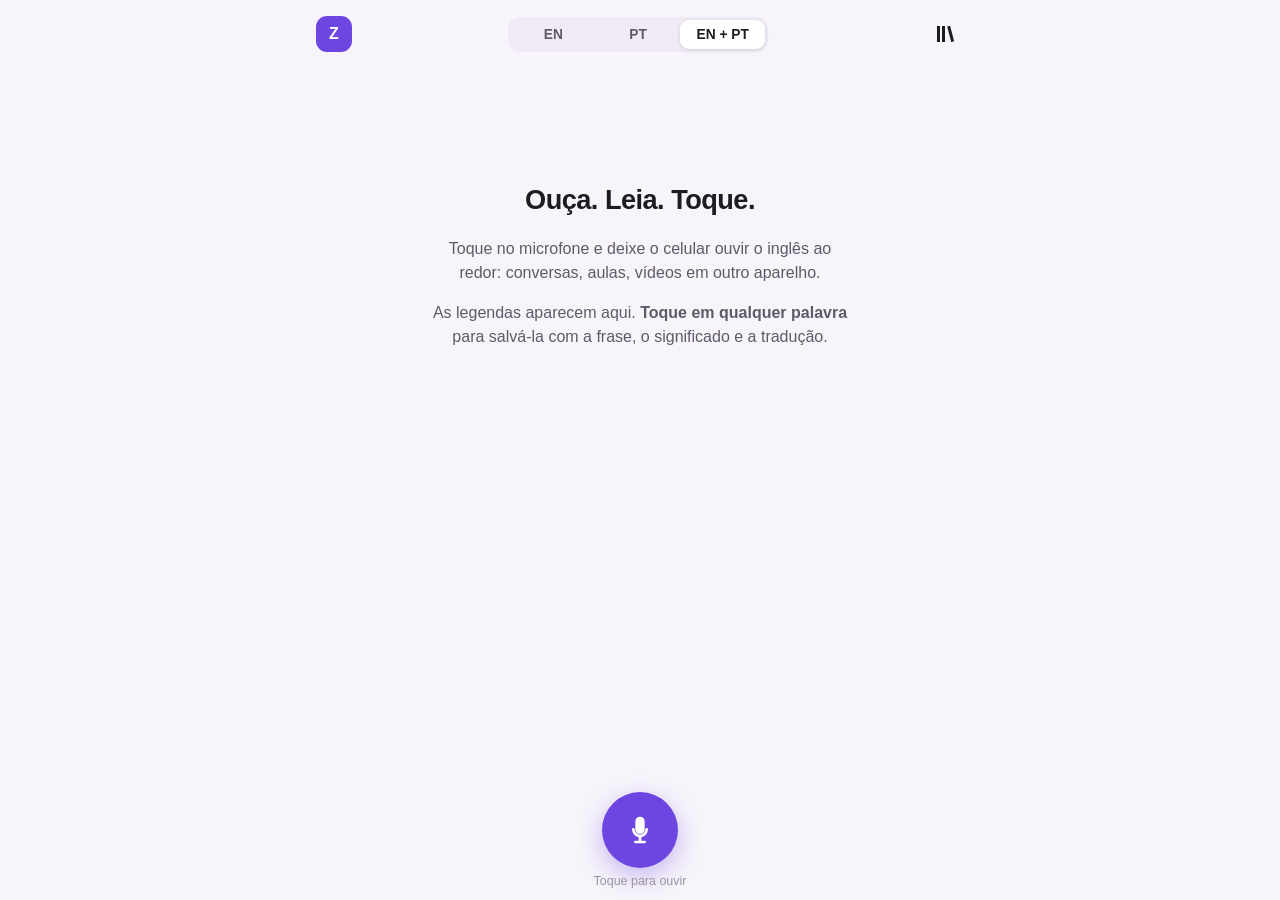
==== listen.html @ 64eb0650 "Ouvir: second translator for contextual meanings, visible pending state The phone's saved "thrive" s" ====
<!DOCTYPE html>
<html lang="pt-BR">

<head>
    <meta charset="UTF-8">
    <meta name="viewport" content="width=device-width, initial-scale=1.0, viewport-fit=cover">
    <meta name="theme-color" content="#f7f4fb" media="(prefers-color-scheme: light)">
    <meta name="theme-color" content="#121214" media="(prefers-color-scheme: dark)">
    <meta name="apple-mobile-web-app-capable" content="yes">
    <meta name="mobile-web-app-capable" content="yes">
    <meta name="apple-mobile-web-app-title" content="ZWords Ouvir">
    <title>ZWords Ouvir</title>
    <link rel="manifest" href="listen.webmanifest">
    <link rel="icon" href="icons/icon-192.png">
    <link rel="apple-touch-icon" href="icons/icon-180.png">
    <link rel="stylesheet" href="listen.css?v=4">
</head>

<body>

    <main class="listen" id="listenApp">

        <header class="top">
            <a class="top-back" href="./" aria-label="Voltar ao ZWords">Z</a>

            <div class="modes" role="radiogroup" aria-label="Legendas">
                <button type="button" class="mode" data-mode="en" role="radio">EN</button>
                <button type="button" class="mode" data-mode="pt" role="radio">PT</button>
                <button type="button" class="mode" data-mode="both" role="radio">EN + PT</button>
            </div>

            <button type="button" class="icon-button" id="openLibrary" aria-label="Minhas palavras">
                <svg viewBox="0 0 24 24" aria-hidden="true"><path d="M5 4h3v16H5zM10 4h3v16h-3zM15.2 4.6l2.9-.8 4 15.4-2.9.8z"/></svg>
                <span class="badge" id="libraryCount" hidden>0</span>
            </button>
        </header>

        <section class="captions" id="captions" aria-live="polite">
            <div class="empty" id="emptyState">
                <h1>Ouça. Leia. Toque.</h1>
                <p>Toque no microfone e deixe o celular ouvir o inglês ao redor: conversas, aulas, vídeos em outro aparelho.</p>
                <p>As legendas aparecem aqui. <strong>Toque em qualquer palavra</strong> para salvá-la com a frase, o significado e a tradução.</p>
            </div>
            <div class="lines" id="lines"></div>
        </section>

        <button type="button" class="live-pill" id="jumpLive" hidden>↓ Ao vivo</button>

        <p class="notice" id="notice" hidden></p>

        <footer class="controls">
            <button type="button" class="mic" id="micButton" aria-label="Começar a ouvir">
                <svg class="mic-icon" viewBox="0 0 24 24" aria-hidden="true"><path d="M12 15a3.5 3.5 0 0 0 3.5-3.5v-6a3.5 3.5 0 0 0-7 0v6A3.5 3.5 0 0 0 12 15Zm6-3.5a1 1 0 1 0-2 0 4 4 0 0 1-8 0 1 1 0 1 0-2 0 6 6 0 0 0 5 5.91V20H8.5a1 1 0 1 0 0 2h7a1 1 0 1 0 0-2H13v-2.59a6 6 0 0 0 5-5.91Z"/></svg>
                <svg class="stop-icon" viewBox="0 0 24 24" aria-hidden="true"><rect x="6" y="6" width="12" height="12" rx="2.5"/></svg>
            </button>
            <p class="mic-label" id="micLabel">Toque para ouvir</p>
        </footer>

    </main>


    <!-- LIBRARY -->
    <section class="sheet" id="library" hidden aria-label="Minhas palavras">

        <header class="sheet-top">
            <button type="button" class="text-button" id="startReview">Revisar</button>
            <h2>Minhas palavras</h2>
            <button type="button" class="text-button strong" id="closeLibrary">OK</button>
        </header>

        <div class="search">
            <input type="search" id="librarySearch" placeholder="Buscar palavra, frase ou significado" autocomplete="off" autocapitalize="off" spellcheck="false">
        </div>

        <p class="pending-note" id="pendingNote" hidden></p>

        <ul class="word-list" id="wordList"></ul>

        <div class="library-empty" id="libraryEmpty" hidden>
            <p><strong>Nenhuma palavra ainda.</strong></p>
            <p>Toque em uma palavra das legendas para salvá-la aqui, junto com a frase em que apareceu.</p>
        </div>

        <footer class="sheet-footer">
            <button type="button" class="link-button" id="exportLibrary">Exportar cópia</button>
            <label class="link-button">
                Importar
                <input type="file" id="importLibrary" accept="application/json" hidden>
            </label>
        </footer>

    </section>


    <!-- WORD DETAIL -->
    <section class="sheet" id="detail" hidden aria-label="Palavra">

        <header class="sheet-top">
            <button type="button" class="text-button" id="closeDetail">‹ Voltar</button>
            <h2></h2>
            <button type="button" class="text-button danger" id="deleteWord">Apagar</button>
        </header>

        <div class="detail-body" id="detailBody"></div>

    </section>


    <!-- REVIEW -->
    <section class="sheet" id="review" hidden aria-label="Revisão">

        <header class="sheet-top">
            <span></span>
            <h2 id="reviewTitle">Revisão</h2>
            <button type="button" class="text-button strong" id="closeReview">Fechar</button>
        </header>

        <div class="review-body" id="reviewBody"></div>

    </section>


    <script src="listen.js?v=11"></script>

</body>

</html>
---- listen.css ----
/* ============================================================
   ZWORDS OUVIR (live captions)
   ============================================================ */

:root {
    --bg: #f7f4fb;
    --surface: #ffffff;
    --surface-2: #efeaf6;
    --text: #1d1d1f;
    --text-2: #5f5b66;
    --text-3: #9a96a1;
    --accent: #6d45e0;
    --accent-soft: rgba(109, 69, 224, 0.14);
    --accent-text: #5a35cc;
    --live: #e5484d;
    --line: rgba(29, 29, 31, 0.08);
    --shadow: 0 10px 30px rgba(40, 20, 90, 0.12);
    --caption-size: 1.5rem;
    color-scheme: light dark;
}

@media (prefers-color-scheme: dark) {
    :root {
        --bg: #121214;
        --surface: #1c1c1f;
        --surface-2: #26232d;
        --text: #f4f3f6;
        --text-2: #b4b0bc;
        --text-3: #7a7682;
        --accent: #9d82ff;
        --accent-soft: rgba(157, 130, 255, 0.18);
        --accent-text: #b8a6ff;
        --line: rgba(255, 255, 255, 0.09);
        --shadow: 0 10px 30px rgba(0, 0, 0, 0.45);
    }
}

* {
    box-sizing: border-box;
    -webkit-tap-highlight-color: transparent;
}

html,
body {
    height: 100%;
    margin: 0;
}

body {
    background: var(--bg);
    color: var(--text);
    font-family: -apple-system, BlinkMacSystemFont, "Segoe UI", Roboto, sans-serif;
    -webkit-text-size-adjust: 100%;
    overscroll-behavior: none;
}

button,
input {
    font: inherit;
    color: inherit;
}

button {
    cursor: pointer;
}

[hidden] {
    display: none !important;
}

/* ---------- layout ---------- */

.listen {
    display: flex;
    flex-direction: column;
    height: 100vh;
    height: 100dvh;
    max-width: 680px;
    margin: 0 auto;
    padding:
        max(10px, env(safe-area-inset-top))
        0
        max(12px, env(safe-area-inset-bottom));
    position: relative;
}

.top {
    display: flex;
    align-items: center;
    gap: 12px;
    padding: 4px 16px 10px;
}

.top-back {
    display: grid;
    place-items: center;
    width: 36px;
    height: 36px;
    flex: none;
    border-radius: 11px;
    background: var(--accent);
    color: #fff;
    font-weight: 800;
    text-decoration: none;
}

.modes {
    display: flex;
    flex: 1;
    max-width: 260px;
    margin: 0 auto;
    padding: 3px;
    border-radius: 12px;
    background: var(--surface-2);
}

.mode {
    flex: 1;
    padding: 7px 4px;
    border: 0;
    border-radius: 9px;
    background: transparent;
    color: var(--text-2);
    font-size: 0.86rem;
    font-weight: 600;
    white-space: nowrap;
}

.mode[aria-checked="true"] {
    background: var(--surface);
    color: var(--text);
    box-shadow: 0 1px 4px rgba(0, 0, 0, 0.12);
}

.icon-button {
    position: relative;
    display: grid;
    place-items: center;
    width: 40px;
    height: 40px;
    flex: none;
    border: 0;
    border-radius: 12px;
    background: transparent;
}

.icon-button svg {
    width: 24px;
    height: 24px;
    fill: var(--text);
}

.badge {
    position: absolute;
    top: 0;
    right: -2px;
    min-width: 18px;
    padding: 1px 5px;
    border-radius: 9px;
    background: var(--accent);
    color: #fff;
    font-size: 0.7rem;
    font-weight: 700;
    line-height: 16px;
}

/* ---------- captions ---------- */

.captions {
    flex: 1;
    overflow-y: auto;
    padding: 8px 22px 24px;
    scroll-behavior: smooth;
    -webkit-overflow-scrolling: touch;
}

.empty {
    max-width: 420px;
    margin: 12vh auto 0;
    text-align: center;
    color: var(--text-2);
    line-height: 1.5;
}

.empty h1 {
    margin: 0 0 16px;
    color: var(--text);
    font-size: 1.7rem;
    letter-spacing: -0.02em;
}

.lines {
    display: flex;
    flex-direction: column;
    gap: 20px;
}

.line {
    opacity: 0.55;
    transition: opacity 0.25s ease;
}

.line.current {
    opacity: 1;
}

.en {
    margin: 0;
    font-size: calc(var(--caption-size) * 0.86);
    font-weight: 500;
    line-height: 1.42;
    letter-spacing: -0.01em;
}

.line.current .en {
    font-size: var(--caption-size);
    font-weight: 600;
}

.pt {
    margin: 6px 0 0;
    color: var(--text-2);
    font-size: 1.02rem;
    line-height: 1.42;
}

.line.current .pt {
    font-size: 1.15rem;
}

.mode-pt .pt {
    margin: 0;
    color: var(--text);
    font-size: calc(var(--caption-size) * 0.86);
    font-weight: 500;
}

.mode-pt .line.current .pt {
    font-size: var(--caption-size);
    font-weight: 600;
}

.mode-pt .en,
.mode-en .pt {
    display: none;
}

.mode-pt .pt.pending {
    color: var(--text-3);
}

.interim .en {
    color: var(--text-2);
}

.w {
    display: inline;
    padding: 1px 1px;
    border-radius: 6px;
    cursor: pointer;
    transition: background-color 0.2s ease, color 0.2s ease;
    -webkit-user-select: none;
    user-select: none;
}

.w.saved {
    color: var(--accent-text);
    text-decoration: underline;
    text-decoration-color: var(--accent-soft);
    text-decoration-thickness: 2px;
    text-underline-offset: 4px;
}

.w.flash {
    background: var(--accent-soft);
    color: var(--accent-text);
}

.live-pill {
    position: absolute;
    right: 18px;
    bottom: 132px;
    padding: 8px 14px;
    border: 0;
    border-radius: 999px;
    background: var(--surface);
    box-shadow: var(--shadow);
    font-size: 0.85rem;
    font-weight: 600;
}

/* ---------- notice + controls ---------- */

.notice {
    margin: 0 18px 4px;
    padding: 10px 14px;
    border-radius: 12px;
    background: var(--surface-2);
    color: var(--text-2);
    font-size: 0.86rem;
    line-height: 1.4;
}

.controls {
    display: flex;
    flex-direction: column;
    align-items: center;
    gap: 6px;
    padding-top: 10px;
}

.mic {
    display: grid;
    place-items: center;
    width: 76px;
    height: 76px;
    border: 0;
    border-radius: 50%;
    background: var(--accent);
    box-shadow: 0 8px 24px rgba(109, 69, 224, 0.35);
    transition: transform 0.15s ease, background-color 0.2s ease;
}

.mic:active {
    transform: scale(0.94);
}

.mic svg {
    width: 32px;
    height: 32px;
    fill: #fff;
}

.mic .stop-icon {
    display: none;
}

.listening .mic {
    background: var(--live);
    box-shadow: 0 8px 24px rgba(229, 72, 77, 0.35);
    animation: pulse 1.8s ease-in-out infinite;
}

.listening .mic .mic-icon {
    display: none;
}

.listening .mic .stop-icon {
    display: block;
}

@keyframes pulse {
    0%, 100% { box-shadow: 0 0 0 0 rgba(229, 72, 77, 0.35); }
    50% { box-shadow: 0 0 0 14px rgba(229, 72, 77, 0); }
}

.mic-label {
    margin: 0;
    color: var(--text-3);
    font-size: 0.78rem;
}

/* meaning balloon over the tapped word */

.lines {
    position: relative;
}

.bubble {
    position: absolute;
    z-index: 5;
    max-width: min(80%, 320px);
    padding: 8px 13px 9px;
    border-radius: 13px;
    background: var(--text);
    color: var(--bg);
    font-size: 1.02rem;
    font-weight: 650;
    line-height: 1.3;
    box-shadow: var(--shadow);
    pointer-events: none;
    animation: bubble-in 0.16s ease-out;
    transition: opacity 0.2s ease;
}

.bubble::after {
    content: "";
    position: absolute;
    left: var(--arrow-x, 50%);
    bottom: -5px;
    width: 11px;
    height: 11px;
    border-radius: 2px;
    background: inherit;
    transform: translateX(-50%) rotate(45deg);
}

.bubble.below::after {
    top: -5px;
    bottom: auto;
}

.bubble.out {
    opacity: 0;
}

.bubble-label {
    display: block;
    margin-bottom: 2px;
    font-size: 0.74rem;
    font-weight: 700;
    opacity: 0.68;
}

.bubble-text.loading {
    opacity: 0.6;
}

@keyframes bubble-in {
    from { opacity: 0; transform: translateY(4px) scale(0.96); }
    to { opacity: 1; transform: none; }
}

/* ---------- sheets (library, detail, review) ---------- */

.sheet {
    position: fixed;
    inset: 0;
    z-index: 10;
    display: flex;
    flex-direction: column;
    max-width: 680px;
    margin: 0 auto;
    padding-top: env(safe-area-inset-top);
    padding-bottom: env(safe-area-inset-bottom);
    background: var(--bg);
    animation: sheet-in 0.22s ease;
}

@keyframes sheet-in {
    from { opacity: 0; transform: translateY(16px); }
    to { opacity: 1; transform: none; }
}

.sheet-top {
    display: grid;
    grid-template-columns: 1fr auto 1fr;
    align-items: center;
    padding: 10px 12px;
    border-bottom: 1px solid var(--line);
}

.sheet-top h2 {
    margin: 0;
    font-size: 1rem;
    font-weight: 700;
    text-align: center;
}

.sheet-top > :first-child {
    justify-self: start;
}

.sheet-top > :last-child {
    justify-self: end;
}

.text-button,
.link-button {
    padding: 8px 6px;
    border: 0;
    background: none;
    color: var(--accent-text);
    font-size: 0.98rem;
}

.text-button.strong {
    font-weight: 700;
}

.text-button.danger {
    color: var(--live);
}

.text-button:disabled {
    color: var(--text-3);
}

.search {
    padding: 10px 16px 6px;
}

.search input {
    width: 100%;
    padding: 10px 14px;
    border: 0;
    border-radius: 12px;
    background: var(--surface-2);
    font-size: 1rem;
    outline: none;
}

.pending-note {
    margin: 4px 16px 6px;
    padding: 8px 12px;
    border-radius: 10px;
    background: var(--surface-2);
    color: var(--text-2);
    font-size: 0.8rem;
    line-height: 1.35;
}

.word-list {
    flex: 1;
    overflow-y: auto;
    margin: 0;
    padding: 0 0 20px;
    list-style: none;
}

.word-item {
    display: flex;
    align-items: center;
    gap: 12px;
    width: 100%;
    padding: 12px 18px;
    border: 0;
    border-bottom: 1px solid var(--line);
    background: none;
    text-align: left;
}

.word-main {
    flex: 1;
    min-width: 0;
}

.word-head {
    display: block;
    font-size: 1.05rem;
    font-weight: 650;
}

.word-gloss {
    display: block;
    overflow: hidden;
    margin-top: 2px;
    color: var(--text-2);
    font-size: 0.9rem;
    text-overflow: ellipsis;
    white-space: nowrap;
}

.word-count {
    padding: 2px 8px;
    border-radius: 999px;
    background: var(--surface-2);
    color: var(--text-2);
    font-size: 0.75rem;
    font-weight: 700;
}

.library-empty {
    padding: 40px 30px;
    color: var(--text-2);
    text-align: center;
    line-height: 1.5;
}

.sheet-footer {
    display: flex;
    justify-content: center;
    gap: 18px;
    padding: 8px;
    border-top: 1px solid var(--line);
}

.link-button {
    color: var(--text-3);
    font-size: 0.85rem;
}

/* detail */

.detail-body,
.review-body {
    flex: 1;
    overflow-y: auto;
    padding: 18px 18px 30px;
}

.detail-head {
    display: flex;
    align-items: center;
    gap: 12px;
    margin-bottom: 18px;
}

.detail-head h3 {
    margin: 0;
    font-size: 2rem;
    letter-spacing: -0.02em;
}

.speak {
    display: grid;
    place-items: center;
    width: 38px;
    height: 38px;
    border: 0;
    border-radius: 50%;
    background: var(--accent-soft);
    color: var(--accent-text);
    font-size: 1.05rem;
}

.section-label {
    margin: 22px 0 8px;
    color: var(--text-3);
    font-size: 0.75rem;
    font-weight: 700;
    letter-spacing: 0.06em;
    text-transform: uppercase;
}

.context {
    margin-bottom: 12px;
    padding: 14px 16px;
    border-radius: 16px;
    background: var(--surface);
}

.context-gloss {
    margin: 0 0 6px;
    color: var(--accent-text);
    font-weight: 700;
}

.context-definition {
    margin: 0 0 10px;
    color: var(--text-2);
    font-size: 0.92rem;
    line-height: 1.4;
}

.context-sentence {
    margin: 0 0 6px;
    font-size: 1.05rem;
    line-height: 1.45;
}

.context-sentence mark {
    background: none;
    color: var(--accent-text);
    font-weight: 700;
}

.context-translation {
    margin: 0;
    color: var(--text-2);
    line-height: 1.4;
}

.context-meta {
    display: flex;
    justify-content: space-between;
    margin-top: 10px;
    color: var(--text-3);
    font-size: 0.75rem;
}

.context-meta button {
    padding: 0;
    border: 0;
    background: none;
    color: var(--text-3);
    font-size: 0.75rem;
}

.senses {
    margin: 0;
    padding-left: 20px;
    color: var(--text-2);
    line-height: 1.45;
}

.senses li {
    margin-bottom: 6px;
}

.source-note {
    margin: 14px 0 0;
    color: var(--text-3);
    font-size: 0.75rem;
    line-height: 1.4;
}

.senses em {
    color: var(--text-3);
    font-style: normal;
    font-size: 0.82rem;
}

/* review */

.card {
    padding: 22px;
    border-radius: 22px;
    background: var(--surface);
    box-shadow: var(--shadow);
}

.card h3 {
    display: flex;
    align-items: center;
    justify-content: space-between;
    margin: 0 0 14px;
    font-size: 2rem;
}

.card .context-sentence {
    font-size: 1.2rem;
}

.card-answer {
    margin-top: 16px;
    padding-top: 14px;
    border-top: 1px solid var(--line);
}

.review-actions {
    display: flex;
    gap: 12px;
    margin-top: 22px;
}

.review-actions button {
    flex: 1;
    padding: 15px;
    border: 0;
    border-radius: 14px;
    background: var(--accent);
    color: #fff;
    font-weight: 700;
}

.review-actions .again {
    background: #e8833a;
}

.review-actions .good {
    background: #2f9e5d;
}

.review-done {
    padding: 50px 20px;
    color: var(--text-2);
    text-align: center;
    line-height: 1.5;
}

.review-done button {
    margin-top: 12px;
}

@media (min-width: 700px) {
    :root {
        --caption-size: 1.8rem;
    }
}

@media (prefers-reduced-motion: reduce) {
    *,
    *::before,
    *::after {
        animation: none !important;
        transition: none !important;
    }
}
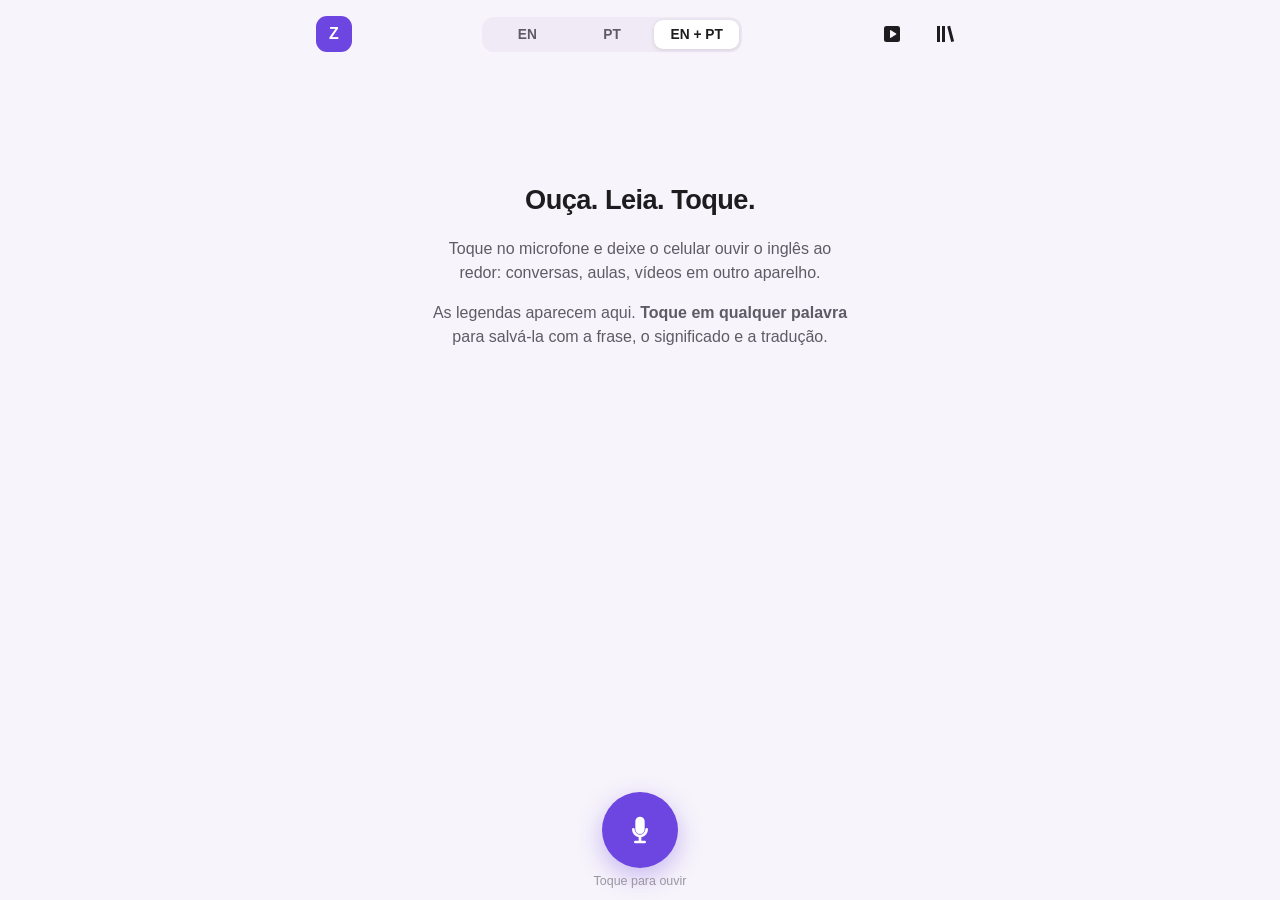
==== commit 32b8d642: "Ouvir: Vídeo tab — YouTube player with its own synced, tappable captions A new ▶ button opens a YouT" ====
--- a/listen.html
+++ b/listen.html
@@ -13,7 +13,7 @@
     <link rel="manifest" href="listen.webmanifest">
     <link rel="icon" href="icons/icon-192.png">
     <link rel="apple-touch-icon" href="icons/icon-180.png">
-    <link rel="stylesheet" href="listen.css?v=4">
+    <link rel="stylesheet" href="listen.css?v=8">
 </head>
 
 <body>
@@ -29,11 +29,24 @@
                 <button type="button" class="mode" data-mode="both" role="radio">EN + PT</button>
             </div>
 
+            <button type="button" class="icon-button" id="openVideo" aria-label="Vídeo do YouTube" aria-pressed="false">
+                <svg viewBox="0 0 24 24" aria-hidden="true"><path d="M4 6.5A2.5 2.5 0 0 1 6.5 4h11A2.5 2.5 0 0 1 20 6.5v11a2.5 2.5 0 0 1-2.5 2.5h-11A2.5 2.5 0 0 1 4 17.5zm6 2.2v6.6a.6.6 0 0 0 .9.5l5.2-3.3a.6.6 0 0 0 0-1L10.9 8.2a.6.6 0 0 0-.9.5z"/></svg>
+            </button>
+
             <button type="button" class="icon-button" id="openLibrary" aria-label="Minhas palavras">
                 <svg viewBox="0 0 24 24" aria-hidden="true"><path d="M5 4h3v16H5zM10 4h3v16h-3zM15.2 4.6l2.9-.8 4 15.4-2.9.8z"/></svg>
                 <span class="badge" id="libraryCount" hidden>0</span>
             </button>
         </header>
+
+        <section class="video" id="videoPanel" hidden>
+            <form class="video-form" id="videoForm">
+                <input type="url" id="videoUrl" inputmode="url" placeholder="Cole o link do YouTube" autocomplete="off" autocapitalize="off" spellcheck="false">
+                <button type="submit">Abrir</button>
+            </form>
+            <div class="video-frame" id="videoFrame" hidden><div id="ytPlayer"></div></div>
+            <p class="video-status" id="videoStatus" hidden></p>
+        </section>
 
         <section class="captions" id="captions" aria-live="polite">
             <div class="empty" id="emptyState">
@@ -82,6 +95,7 @@
         </div>
 
         <footer class="sheet-footer">
+            <span class="link-button version" id="appVersion"></span>
             <button type="button" class="link-button" id="exportLibrary">Exportar cópia</button>
             <label class="link-button">
                 Importar
@@ -120,7 +134,7 @@
     </section>
 
 
-    <script src="listen.js?v=11"></script>
+    <script src="listen.js?v=18"></script>
 
 </body>
 
--- a/listen.css
+++ b/listen.css
@@ -164,6 +164,96 @@
     line-height: 16px;
 }
 
+/* ---------- video ---------- */
+
+.video {
+    padding: 0 16px 8px;
+}
+
+.video-form {
+    display: flex;
+    gap: 8px;
+}
+
+.video-form input {
+    flex: 1;
+    min-width: 0;
+    padding: 10px 14px;
+    border: 0;
+    border-radius: 12px;
+    background: var(--surface-2);
+    font-size: 1rem;
+    outline: none;
+}
+
+.video-form button {
+    padding: 10px 16px;
+    border: 0;
+    border-radius: 12px;
+    background: var(--accent);
+    color: #fff;
+    font-weight: 700;
+}
+
+.video-frame {
+    position: relative;
+    margin-top: 10px;
+    overflow: hidden;
+    border-radius: 14px;
+    background: #000;
+    aspect-ratio: 16 / 9;
+}
+
+.video-frame iframe,
+.video-frame #ytPlayer {
+    position: absolute;
+    inset: 0;
+    width: 100%;
+    height: 100%;
+    border: 0;
+}
+
+.video-status {
+    margin: 8px 2px 0;
+    color: var(--text-2);
+    font-size: 0.82rem;
+    line-height: 1.4;
+}
+
+.icon-button[aria-pressed="true"] svg {
+    fill: var(--accent);
+}
+
+.seek {
+    display: inline-block;
+    margin: 0 0 4px;
+    padding: 1px 8px;
+    border: 0;
+    border-radius: 999px;
+    background: var(--surface-2);
+    color: var(--text-3);
+    font-size: 0.72rem;
+    font-weight: 600;
+    font-variant-numeric: tabular-nums;
+}
+
+.video-mode .line.current .seek {
+    background: var(--accent-soft);
+    color: var(--accent-text);
+}
+
+.video-mode .lines {
+    gap: 16px;
+}
+
+.video-mode .line .en {
+    font-size: calc(var(--caption-size) * 0.78);
+}
+
+.video-mode .line.current .en {
+    font-size: calc(var(--caption-size) * 0.9);
+}
+
 /* ---------- captions ---------- */
 
 .captions {
@@ -541,6 +631,34 @@
     font-weight: 650;
 }
 
+.word-pos,
+.detail-pos {
+    color: var(--text-3);
+    font-size: 0.78rem;
+    font-weight: 500;
+}
+
+.detail-pos {
+    margin: 2px 0 0;
+    font-size: 0.9rem;
+}
+
+.context-label {
+    margin-right: 4px;
+    color: var(--text-3);
+    font-size: 0.72rem;
+    font-weight: 600;
+    letter-spacing: 0.04em;
+    text-transform: uppercase;
+}
+
+.card-top {
+    margin: 0 0 8px;
+    color: var(--accent-text);
+    font-size: 1.1rem;
+    font-weight: 700;
+}
+
 .word-gloss {
     display: block;
     overflow: hidden;
@@ -612,6 +730,40 @@
     background: var(--accent-soft);
     color: var(--accent-text);
     font-size: 1.05rem;
+}
+
+.translations {
+    padding: 14px 16px;
+    border-radius: 16px;
+    background: var(--surface);
+    line-height: 1.5;
+}
+
+.translations p {
+    margin: 0 0 6px;
+}
+
+.translations p:last-child {
+    margin-bottom: 0;
+}
+
+.translations em {
+    margin-right: 4px;
+    color: var(--text-3);
+    font-size: 0.82rem;
+    font-style: normal;
+}
+
+.translations strong {
+    color: var(--accent-text);
+}
+
+.bubble-text.words {
+    font-weight: 500;
+}
+
+.bubble-text strong {
+    font-weight: 800;
 }
 
 .section-label {
@@ -777,3 +929,22 @@
         transition: none !important;
     }
 }
+
+/* In video mode the microphone is only the fallback: keep it small. */
+.video-mode .controls {
+    padding-top: 4px;
+}
+
+.video-mode .mic {
+    width: 52px;
+    height: 52px;
+}
+
+.video-mode .mic svg {
+    width: 24px;
+    height: 24px;
+}
+
+.video-mode .mic-label {
+    display: none;
+}
